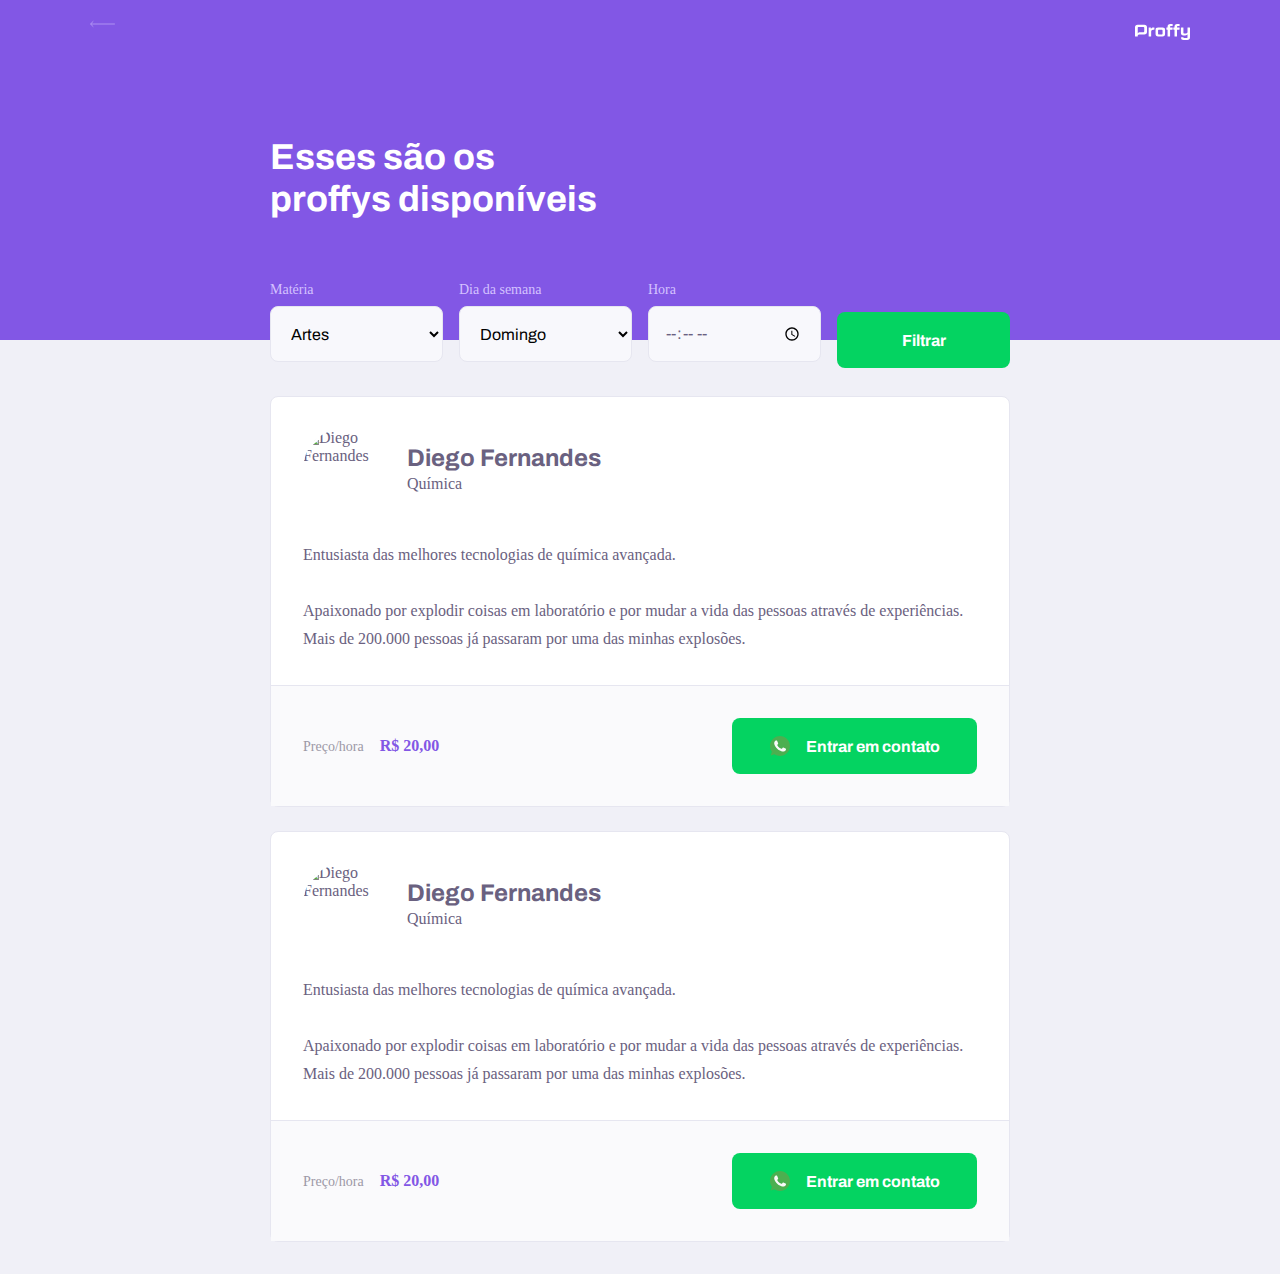
==== study.html @ 59c866c4 "Criação da segunda página do projeto. Com os botões, escritas, selects. (HTML,CSS)" ====
<!DOCTYPE html>
<html lang="pt_br">
<head>
    <meta charset="UTF-8">
    <meta name="viewport" content="width=device-width, initial-scale=1.0">
    <title>Proffy | Sua plataforma de estudos online</title> <!-- Faz com que a pg criada se ajuste a qualquer tamanho-->
 
    <link rel="stylesheet" href="/styles/main.css">
    <link rel="stylesheet" href="/styles/partials/page-study.css">

    <link href="https://fonts.googleapis.com/css2?family=Archivo:wght@400;700&amp;family=Poppins:wght@400;600&amp;display=swap" rel="stylesheet">

</head>
<body id="page-study">

    <div id="container" >
        <header class="page-header">
            <div class="top-bar-container">
                <a href="/"> <!--vai voltar para a páina anterior-->                   
                <img src="/images/icons/back.svg" alt="Voltar">
                </a>
                <img src="/images/logo.svg" alt="Proffy">
            </div>

            <div class="header-content">
                <strong>Esses são os proffys disponíveis</strong>
                
                <form id="search-teachers"> <!--envi os dados do formulário-->
                    <div class="select-block">
                        <label for="subject">Matéria</label> <!--conexão do campo em que ela está atrelada-->
                        <select name="subject" id="subject"> <!--select é onde criamos as opções e ele abre um formato de lista-->
                            <option value="" disabled="" hidden="">Selecione uma opção</option>
                            <option value="1">Artes</option> 
                            <option value="2">Biologia</option>
                            <option value="3">Ciências</option>
                            <option value="4">Educação física</option>
                            <option value="5">Física</option>
                            <option value="6">Geografia</option>
                            <option value="7">História</option>
                            <option value="8">Matemática</option>
                            <option value="9">Português</option>
                            <option value="10">Química</option>
                        </select>
                    </div>
                    <div class="select-block">
                        <label for="weekday">Dia da semana</label>
                        <select name="weekday" id="weekday">
                            <option value="" disabled="" hidden="">Selecione uma opção</option>
                            <option value="0">Domingo</option>
                            <option value="1">Segunda-feira</option>
                            <option value="2">Terça-feira</option>
                            <option value="3">Quarta-feira</option>
                            <option value="4">Quinta-feira</option>
                            <option value="5">Sexta-feira</option>
                            <option value="6">Sábado</option>
                        </select>
                    </div>
                    <div class="input-block">
                        <label for="time">Hora</label>
                        <input name="time" id="time" type="time" >
                    </div>
                    <button type="submit">Filtrar</button> <!--envia os dados do formulário-->
                </form>
                
            </div>
        </header>     
    
        <main> <!--conteudo do meio da pagina-->
            <article class="teacher-item"> <!--conteudo que se repete várias vezes-->
                <header>
                    <img 
                        src="https://avatars2.githubusercontent.com/u/2254731?s=460&amp;u=0ba16a79456c2f250e7579cb388fa18c5c2d7d65&amp;v=4" 
                        alt="Diego Fernandes">
                    <div>
                        <strong>Diego Fernandes</strong>
                        <span>Química</span>
                    </div>
                </header>
            
                <p>Entusiasta das melhores tecnologias de química avançada.<br><br>Apaixonado por explodir coisas em laboratório e por mudar a vida das pessoas através de experiências. Mais de 200.000 pessoas já passaram por uma das minhas explosões.</p>
            
                <footer>
                    <p>Preço/hora<strong>R$ 20,00</strong>
                    </p>
                    <button type="button">
                        <img src="/images/icons/whatsapp.svg" alt="Whatsapp">Entrar em contato
                    </button>
                </footer>
            </article>

            <article class="teacher-item"> <!--conteudo que se repete várias vezes-->
                <header>
                    <img 
                        src="https://avatars2.githubusercontent.com/u/2254731?s=460&amp;u=0ba16a79456c2f250e7579cb388fa18c5c2d7d65&amp;v=4" 
                        alt="Diego Fernandes">
                    <div>
                        <strong>Diego Fernandes</strong>
                        <span>Química</span>
                    </div>
                </header>
            
                <p>Entusiasta das melhores tecnologias de química avançada.<br><br>Apaixonado por explodir coisas em laboratório e por mudar a vida das pessoas através de experiências. Mais de 200.000 pessoas já passaram por uma das minhas explosões.</p>
            
                <footer>
                    <p>Preço/hora<strong>R$ 20,00</strong>
                    </p>
                    <button type="button">
                        <img src="/images/icons/whatsapp.svg" alt="Whatsapp">Entrar em contato
                    </button>
                </footer>
            </article>
        </main>
    </div>

</body>
</html>
---- styles/main.css ----
/* CSS - Variáveis abaixo */
:root {
    --color-background: #F0F0F7;
    --color-primary-lighter: #9871F5;
    --color-primary-light: #916BEA;
    --color-primary: #8257E5;
    --color-primary-dark: #774DD6;
    --color-primary-darker: #6842c2;
    --color-secondary: #04D361;
    --color-secondary-dark: #04BF58;
    --color-title-in-primary: #FFFFFF;
    --color-text-in-primary: #D4C2FF;
    --color-text-title: #32264D;
    --color-text-complement: #9C98A6;
    --color-text-base: #6A6180;
    --color-line-in-white: #E6E6F0;
    --color-input-background: #F8F8FC;
    --color-button-text: #FFFFFF;
    --color-box-base: #FFFFFF;
    --color-box-footer: #FAFAFC;
    --color-small-info: #C1BCCC;
       
    /*tamanho da fonte padrão: 16px - 100% - 1rem - teste*/
    font-size: 60%; /* controle das medidas rem */
}

*{
    margin: 0;
    padding: 0;
    box-sizing: border-box;
}

html,
body{
    height: 100vh; /* = altura*/
}

body{
    background: var(--color-background);
    display: flex;
    align-items: center;
    justify-content: center;
}

body,
input,
button,
textarea{
 /* font: 500 1.6rem Poppins; */
    font: 500;
    font-weight: Poppins;
    font-size: 1.6rem;
    color: var(--color-text-base);
}
#container{
    width: 90vw; /* = largura*/
    max-width: 700px;
}

@media (min-width: 700px){
    :root{
        font-size: 62.5%; /* todos 1rem var ser relativo a 10px */
    }
}
---- styles/partials/page-study.css ----
#page-study #container{
    width: 100vw;
    height: 100vh;
}

.page-header{
    background-color: var(--color-primary);
    display: flex;
    flex-direction: column; /*direção em coluna*/
}

.page-header .top-bar-container{
    width: 90%;
    margin: 0 auto; /*espaço automatico na laterais*/

    display: flex;
    align-items: center;
    justify-content: space-between; /*espaço entre eles*/

    padding: 1.6rem 0;
}

.page-header .top-bar-container a{
    height: 3.2rem;
    transition: opacity 0.2s;
}

.page-header .top-bar-container a:hover{
        opacity: 0.6;
}

.page-header .top-bar-container img{
    height: 1.6rem;
}

.page-header .header-content{ 
    width: 90%;
    margin: 3.2rem auto;

    position: relative;
}

.page-header .header-content strong{
    font: 700 3.6rem Archivo;
    line-height: 4.2rem;
    color: var(--color-title-in-primary);
}

#search-teachers{
    margin-top: 3.2rem;
}

#search-teachers label{
    color: var(--color-text-in-primary);
}

#search-teachers .select-block{
    margin-bottom: 1.4rem;
}

#search-teachers button{
    width: 100%;
    height: 5.6rem;
    background: var(--color-secondary);
    color: var(--color-button-text);
    border: 0;
    border-radius: .8rem;
    cursor: pointer;
    font: 700 1.6rem Archivo;
    display: flex;
    align-items: center;
    justify-content: center;
    transition: background 2s;
    margin-top: 3.2rem;
}

#search-teachers button:houver{
    background-color: var(--color-secondary-dark) ;
}

.select-block label,
.input-block label{
    font-size: 1.4rem;
    color: var(--color-text-complement);
}

.input-block input,
.select-block select{
    width: 100%;
    height: 5.6rem;
    margin-top: 0.8rem;
    border-radius: 0.8rem;
    background: var(--color-input-background);
    border: 1px solid var(--color-line-in-white);
    outline: 0;  /*tira a borda forte na seleção*/
    padding: 0 1.6rem; /*preenche as bordas*/
    font: 1.6rem Archivo;
}

.input-block{
    position: relative;
}

.input-block:focus-within::after{ /* quando um campo estiver em foco cria um pseudo elemento*/
    content: "";

    width: calc(100% - 3.2rem);
    height: 2px;
    background: var(--color-primary-light);

    position: absolute;
    left: 1.6rem;
    bottom: 0px;
}

#page-study main{
    margin: 3.2rem auto;
    width: 90%;
}

.teacher-item{
    background-color: var(--color-box-base);
    border: 1px solid var(--color-line-in-white);
    border-radius:  .8rem;
    margin-top: 2.4rem;
}

.teacher-item header {
    padding: 3.2rem 2rem;
    display: flex;
    align-items: center;
}

.teacher-item header img{
    width: 8rem;
    height: 8rem;
    border-radius: 50%;
}

.teacher-item header div{
    margin-left: 2.4rem;
}

.teacher-item header div strong{
    font: 700 2.4rem Archivo;
    display: block;
    color: var(--clor-text-title);
}

.teacher-item header div span{
    font-size: 1.6rem;
    display: block;
    margin-top: .4rem;
}

.teacher-item > p{
    padding: 0 2rem;
    font-size: 1.6rem;
    line-height: 2.8rem;
}

.teacher-item footer{
    padding: 3.2rem;
    background-color: var(--color-box-footer);
    border-top: 1px solid var(--color-line-in-white);
    margin-top: 3.2rem;

    display: flex;
    align-items: center;
    justify-content: space-between;
}

.teacher-item footer p{
    font-size: 1.4rem;
    line-height: 2.4rem;
    color: var(--color-text-complement)
}

.teacher-item footer p strong{
    font-size: 1.6rem;
    color: var(--color-primary);
    display: block; /*já pondo uma quebra de linha por causa dos dispositivol moveis*/
}

.teacher-item footer button{
    width: 20rem;
    height: 5.6rem;
    background: var(--color-secondary);
    color: var(--color-button-text);
    border: 0;
    border-radius:  .8rem;
    cursor: pointer;
    font: 700 1.4rem Archivo;

    display: flex;
    align-items: center;
    justify-content: space-evenly;

    text-decoration: none;

    transition: background 0.2s;
    margin-left: 1.6rem;
}

.teacher-item footer button:hover{
    background: var(--color-secondary-dark);
}

@media(min-width: 700px){
    #page-study #container{
        max-width: 100vw;
    }

    .page-header{
        height: 340px;
    }

    .page-header .top-bar-container{
        max-width: 1100px;
    }

    .page-header .header-content{
        max-width: 740px;

        margin: 0 auto;

        flex: 1 1;
        padding-bottom: 48px;
        display: flex;
        flex-direction: column;
        justify-content: center;
    }

    .page-header .header-content strong{
        max-width: 350px;
    }

    .teacher-item header,
    .teacher-item footer{
        padding: 32px;
    }

    #search-teachers{
        display: grid;
        grid-template-columns: repeat(4, 1fr);
        gap: 16px;

        position: absolute;
        bottom: -28px;
    }

    #page-study main{
        padding: 32px 0;
        max-width: 740px;
        margin: 0 auto;
    }

    #search-teachers .select-block{

        margin-bottom: 0;
    }

    .teacher-item > p{
        padding: 0 32px;
    }

    .teacher-item footer p strong{
        display: initial;
        margin-left: 16px;
    }

    .teacher-item footer button{
        width: 245px;
        font-size: 16px;
        justify-content: center;    
    }

    .teacher-item footer button img{
        margin-right: 16px;
    }
}
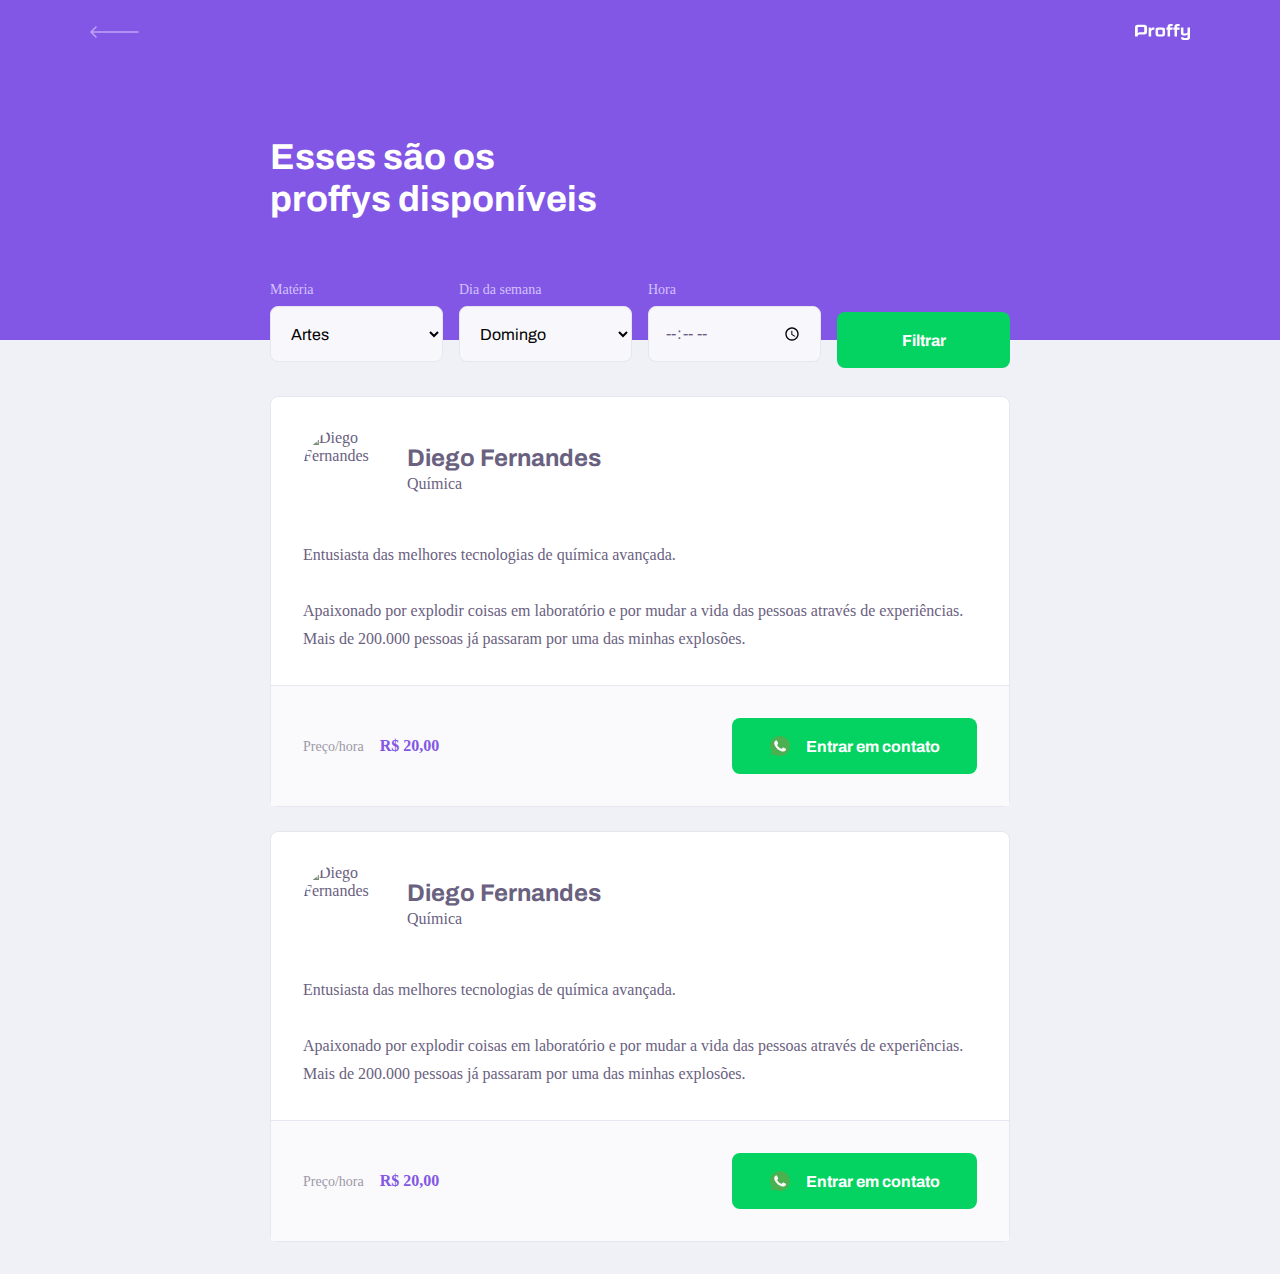
==== commit 29bd1864: "Style da landing page, study, give-classes. Inicio com css no give class(limpar horário)" ====
--- a/study.html
+++ b/study.html
@@ -6,6 +6,8 @@
     <title>Proffy | Sua plataforma de estudos online</title> <!-- Faz com que a pg criada se ajuste a qualquer tamanho-->
  
     <link rel="stylesheet" href="/styles/main.css">
+    <link rel="stylesheet" href="/styles/partials/header.css">
+    <link rel="stylesheet" href="/styles/partials/forms.css">
     <link rel="stylesheet" href="/styles/partials/page-study.css">
 
     <link href="https://fonts.googleapis.com/css2?family=Archivo:wght@400;700&amp;family=Poppins:wght@400;600&amp;display=swap" rel="stylesheet">
--- a/styles/partials/header.css
+++ b/styles/partials/header.css
@@ -0,0 +1,77 @@
+.page-header{
+    background-color: var(--color-primary);
+    display: flex;
+    flex-direction: column; /*direção em coluna*/
+}
+
+.page-header .top-bar-container{
+    width: 90%;
+    margin: 0 auto; /*espaço automatico na laterais*/
+
+    display: flex;
+    align-items: center;
+    justify-content: space-between; /*espaço entre eles*/
+
+    padding: 1.6rem 0;
+}
+
+.page-header .top-bar-container a{
+    height: 3.2rem;
+    transition: opacity 0.2s;
+}
+
+.page-header .top-bar-container a:hover{
+        opacity: 0.6;
+}
+
+.page-header .top-bar-container > img{
+    height: 1.6rem;
+}
+
+.page-header .header-content{ 
+    width: 90%;
+    margin: 3.2rem auto;
+
+    position: relative;
+}
+
+.page-header .header-content strong{
+    font: 700 3.6rem Archivo;
+    line-height: 4.2rem;
+    color: var(--color-title-in-primary);
+}
+
+.page-header .header-content p{
+    max-width: 30rem;
+    font-size: 1.6rem;
+    line-height: 2.6rem;
+    color: var(--color-text-in-primary);
+    margin-top: 2.4rem;
+}
+
+
+@media(min-width: 700px){
+      .page-header{
+        height: 340px;
+    }
+
+    .page-header .top-bar-container{
+        max-width: 1100px;
+    }
+
+    .page-header .header-content{
+        max-width: 740px;
+
+        margin: 0 auto;
+
+        flex: 1 1;
+        padding-bottom: 48px;
+        display: flex;
+        flex-direction: column;
+        justify-content: center;
+    }
+
+    .page-header .header-content strong{
+        max-width: 350px;
+    }
+}--- a/styles/partials/forms.css
+++ b/styles/partials/forms.css
@@ -0,0 +1,46 @@
+
+.select-block label,
+.input-block label,
+.textarea-block label{
+    font-size: 1.4rem;
+    color: var(--color-text-complement);
+}
+
+.input-block input,
+.select-block select,
+.textarea-block textarea{
+    width: 100%;
+    height: 5.6rem;
+    margin-top: 0.8rem;
+    border-radius: 0.8rem;
+    background: var(--color-input-background);
+    border: 1px solid var(--color-line-in-white);
+    outline: 0;  /*tira a borda forte na seleção*/
+    padding: 0 1.6rem; /*preenche as bordas*/
+    font: 1.6rem Archivo;
+}
+
+.textarea-block textarea{
+    padding: 1.2rem 1.6rem;
+    height: 16rem;
+
+    resize: vertical;
+}
+
+.input-block,
+.textarea-block{
+    position: relative;
+}
+
+.input-block:focus-within::after,
+.textarea-block:focus-within::after{ /* quando um campo estiver em foco cria um pseudo elemento*/
+    content: "";
+
+    width: calc(100% - 3.2rem);
+    height: 2px;
+    background: var(--color-primary-light);
+
+    position: absolute;
+    left: 1.6rem;
+    bottom: 0px;
+}--- a/styles/partials/page-study.css
+++ b/styles/partials/page-study.css
@@ -1,49 +1,6 @@
 #page-study #container{
     width: 100vw;
     height: 100vh;
-}
-
-.page-header{
-    background-color: var(--color-primary);
-    display: flex;
-    flex-direction: column; /*direção em coluna*/
-}
-
-.page-header .top-bar-container{
-    width: 90%;
-    margin: 0 auto; /*espaço automatico na laterais*/
-
-    display: flex;
-    align-items: center;
-    justify-content: space-between; /*espaço entre eles*/
-
-    padding: 1.6rem 0;
-}
-
-.page-header .top-bar-container a{
-    height: 3.2rem;
-    transition: opacity 0.2s;
-}
-
-.page-header .top-bar-container a:hover{
-        opacity: 0.6;
-}
-
-.page-header .top-bar-container img{
-    height: 1.6rem;
-}
-
-.page-header .header-content{ 
-    width: 90%;
-    margin: 3.2rem auto;
-
-    position: relative;
-}
-
-.page-header .header-content strong{
-    font: 700 3.6rem Archivo;
-    line-height: 4.2rem;
-    color: var(--color-title-in-primary);
 }
 
 #search-teachers{
@@ -78,41 +35,6 @@
     background-color: var(--color-secondary-dark) ;
 }
 
-.select-block label,
-.input-block label{
-    font-size: 1.4rem;
-    color: var(--color-text-complement);
-}
-
-.input-block input,
-.select-block select{
-    width: 100%;
-    height: 5.6rem;
-    margin-top: 0.8rem;
-    border-radius: 0.8rem;
-    background: var(--color-input-background);
-    border: 1px solid var(--color-line-in-white);
-    outline: 0;  /*tira a borda forte na seleção*/
-    padding: 0 1.6rem; /*preenche as bordas*/
-    font: 1.6rem Archivo;
-}
-
-.input-block{
-    position: relative;
-}
-
-.input-block:focus-within::after{ /* quando um campo estiver em foco cria um pseudo elemento*/
-    content: "";
-
-    width: calc(100% - 3.2rem);
-    height: 2px;
-    background: var(--color-primary-light);
-
-    position: absolute;
-    left: 1.6rem;
-    bottom: 0px;
-}
-
 #page-study main{
     margin: 3.2rem auto;
     width: 90%;
